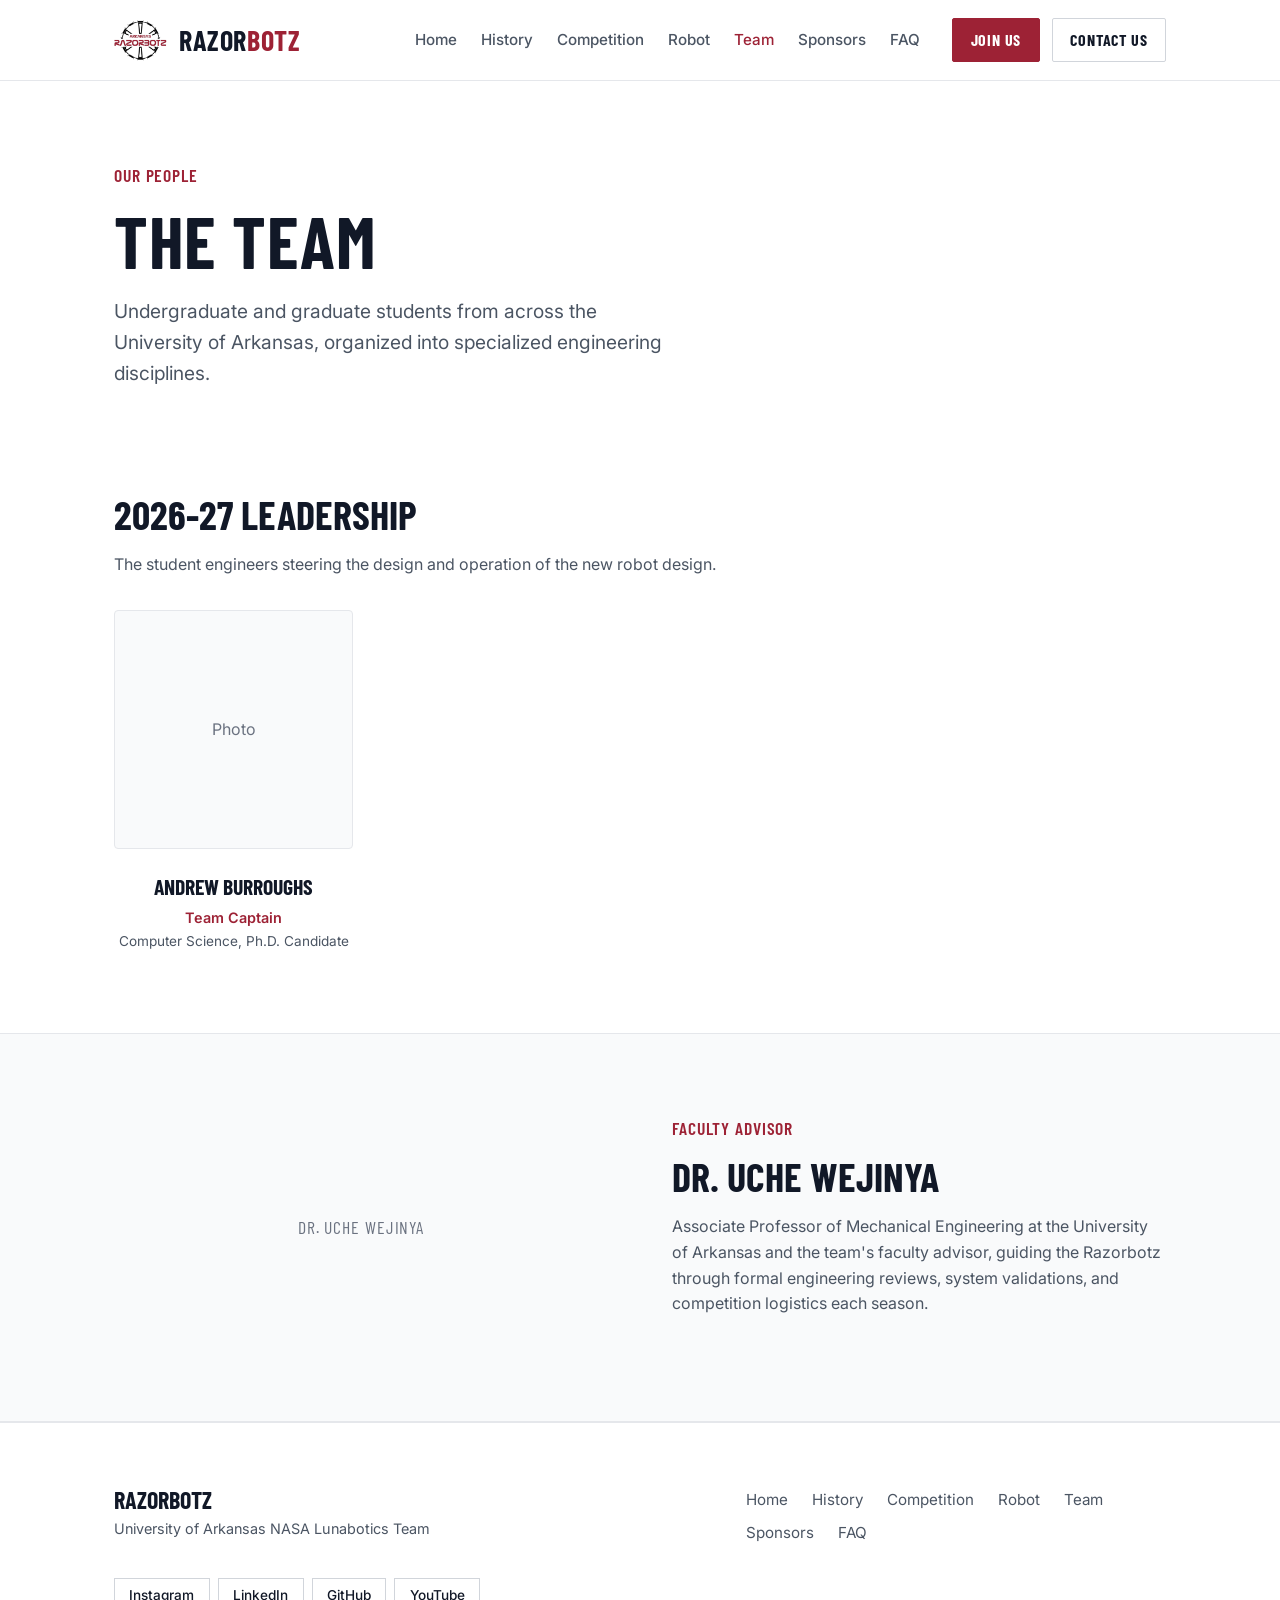
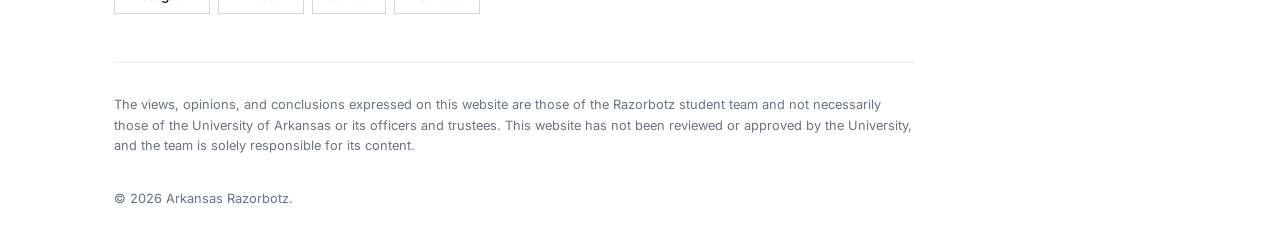
==== team.html @ 614b404d "Initial upload of new website" ====
<!DOCTYPE html>
<html lang="en">
<head>
  <meta charset="UTF-8">
  <meta name="viewport" content="width=device-width, initial-scale=1.0">
  <title>The Team | Arkansas Razorbotz</title>
  <link rel="preconnect" href="https://fonts.googleapis.com">
  <link rel="preconnect" href="https://fonts.gstatic.com" crossorigin>
  <link href="https://fonts.googleapis.com/css2?family=Inter:wght@400;500;600&family=Barlow+Condensed:wght@600;700&display=swap" rel="stylesheet">
  <link rel="stylesheet" href="styles.css">
</head>
<body>
  <div id="site-header"></div>

  <main>
    <section class="hero">
      <div class="container">
        <div class="hero-content">
          <span class="eyebrow">Our People</span>
          <h1>The Team</h1>
          <p class="lead">Undergraduate and graduate students from across the University of Arkansas, organized into specialized engineering disciplines.</p>
        </div>
      </div>
    </section>

    <section class="section" style="padding-top: 0rem;">
      <div class="container">
        <h2 class="section-title">2026-27 Leadership</h2>
        <p>The student engineers steering the design and operation of the new robot design.</p>
        
        <div class="roster-grid mt-2">
          <div class="member-card">
            <div class="member-photo">Photo</div>
            <div class="member-name">Andrew Burroughs</div>
            <div class="member-role">Team Captain</div>
            <div class="member-major">Computer Science, Ph.D. Candidate</div>
          </div>
        </div>
      </div>
    </section>

    <section class="section bg-light">
      <div class="container two-column">
        <!-- Change the placeholder div to this -->
        <img src="assets/uwejinya.jpg" alt="Dr. Uche Wejinya" class="image-placeholder" style="object-fit: cover; aspect-ratio: 2/3; height:300px;">
        
        <div>
          <span class="eyebrow" style="color: var(--cardinal); font-weight: 600;">Faculty Advisor</span>
          <h2 class="section-title">Dr. Uche Wejinya</h2>
          <p>Associate Professor of Mechanical Engineering at the University of Arkansas and the team's faculty advisor, guiding the Razorbotz through formal engineering reviews, system validations, and competition logistics each season.</p>
        </div>
      </div>
    </section>
  </main>

  <div id="site-footer"></div>
  <script src="site.js"></script>
</body>
</html>
---- styles.css ----
/* ============================================================
   RAZORBOTZ — Minimal Light Theme
   ============================================================ */
:root {
  /* U of A Brand Colors */
  --cardinal: #9D2235;
  --cardinal-dark: #7a1a29;

  /* Grays & Neutrals */
  --text-main: #111827;
  --text-muted: #4b5563;
  --text-light: #6b7280;
  --bg-main: #ffffff;
  --bg-alt: #f9fafb;
  --border-light: #e5e7eb;
  --border-dark: #d1d5db;

  /* Layout */
  --container-width: 1100px;
  --nav-height: 80px;
  --transition: all 0.2s ease-in-out;
}

* { box-sizing: border-box; margin: 0; padding: 0; }

html { scroll-behavior: smooth; scroll-padding-top: calc(var(--nav-height) + 1rem); }
@media (prefers-reduced-motion: reduce) {
  html { scroll-behavior: auto; }
  *, *::before, *::after { transition: none !important; }
}

body {
  font-family: 'Inter', system-ui, sans-serif;
  color: var(--text-main);
  background-color: var(--bg-main);
  line-height: 1.6;
  -webkit-font-smoothing: antialiased;
}

img { max-width: 100%; display: block; }

.container {
  max-width: var(--container-width);
  margin: 0 auto;
  padding: 0 1.5rem;
}

:focus-visible { outline: 2px solid var(--cardinal); outline-offset: 3px; }

/* Typography */
h1, h2, h3, h4 {
  font-family: 'Barlow Condensed', sans-serif;
  text-transform: uppercase;
  font-weight: 700;
  line-height: 1.1;
  margin-bottom: 1rem;
  color: var(--text-main);
}

h1 { font-size: clamp(3rem, 8vw, 4.5rem); letter-spacing: 0.01em; }
h2 { font-size: 2.5rem; }
h3 { font-size: 1.5rem; }
p { margin-bottom: 1.5rem; color: var(--text-muted); }

a { color: var(--cardinal); text-decoration: none; transition: var(--transition); }
a:hover { color: var(--cardinal-dark); }

.eyebrow {
  display: block;
  font-family: 'Barlow Condensed', sans-serif;
  color: var(--cardinal);
  font-size: 1.1rem;
  font-weight: 600;
  margin-bottom: 0.75rem;
  text-transform: uppercase;
  letter-spacing: 0.05em;
}

.section-intro { max-width: 640px; margin-bottom: 2.5rem; }
.section-intro.centered { margin-left: auto; margin-right: auto; }

/* Buttons */
.btn {
  display: inline-flex;
  align-items: center;
  justify-content: center;
  padding: 0.875rem 1.75rem;
  font-family: 'Barlow Condensed', sans-serif;
  font-size: 1.125rem;
  font-weight: 700;
  text-transform: uppercase;
  letter-spacing: 0.05em;
  border-radius: 2px;
  cursor: pointer;
  transition: var(--transition);
}

.btn-sm { padding: 0.5rem 1.1rem; font-size: 1rem; }

.btn-primary { background: var(--cardinal); color: var(--bg-main); border: 1px solid var(--cardinal); }
.btn-primary:hover { background: var(--cardinal-dark); border-color: var(--cardinal-dark); color: var(--bg-main); }

.btn-outline { background: transparent; color: var(--text-main); border: 1px solid var(--border-dark); }
.btn-outline:hover { border-color: var(--text-main); color: var(--text-main); }

.button-group { display: flex; gap: 1rem; flex-wrap: wrap; }
.justify-center { justify-content: center; }
.mt-2 { margin-top: 2rem; }

/* Navigation */
.navbar {
  background: var(--bg-main);
  border-bottom: 1px solid var(--border-light);
  position: sticky;
  top: 0;
  z-index: 100;
}

.nav-container {
  display: flex;
  justify-content: space-between;
  align-items: center;
  height: var(--nav-height);
  gap: 1.5rem;
}

.nav-brand {
  display: flex;
  align-items: center;
  font-family: 'Barlow Condensed', sans-serif;
  font-size: 1.75rem;
  font-weight: 700;
  color: var(--text-main);
  text-transform: uppercase;
  letter-spacing: 0.02em;
  flex-shrink: 0;
}
.nav-brand:hover { color: var(--text-main); }
.nav-brand span { color: var(--cardinal); }
.nav-logo { height: 42px; width: auto; margin-right: 12px; }

.nav-menu { display: flex; align-items: center; gap: 2rem; }

.nav-links { display: flex; gap: 1.5rem; list-style: none; }
.nav-links a {
  font-weight: 500;
  color: var(--text-muted);
  font-size: 0.95rem;
}
.nav-links a:hover, .nav-links a.active { color: var(--cardinal); }

.nav-actions { display: flex; gap: 0.75rem; }

.nav-toggle {
  display: none;
  background: none;
  border: 0;
  width: 44px;
  height: 44px;
  padding: 10px;
  cursor: pointer;
  flex-direction: column;
  justify-content: space-between;
}
.nav-toggle span {
  display: block;
  height: 2px;
  background: var(--text-main);
  transition: var(--transition);
}
.nav-open .nav-toggle span:nth-child(1) { transform: translateY(10px) rotate(45deg); }
.nav-open .nav-toggle span:nth-child(2) { opacity: 0; }
.nav-open .nav-toggle span:nth-child(3) { transform: translateY(-10px) rotate(-45deg); }

/* Hero / Who Are We */
.hero {
  background-color: var(--bg-main);
  padding: 5rem 0 4rem;
}

.hero-content { max-width: 560px; }

.hero .lead {
  font-size: 1.2rem;
  color: var(--text-muted);
  margin-bottom: 2.5rem;
}

/* Standard Sections */
.section { padding: 5rem 0; }
.bg-light { background-color: var(--bg-alt); border-top: 1px solid var(--border-light); border-bottom: 1px solid var(--border-light); }
.text-center { text-align: center; }

/* Layout Grids */
.two-column { display: grid; grid-template-columns: 1fr 1fr; gap: 4rem; align-items: center; }
.grid-3 { display: grid; grid-template-columns: repeat(auto-fit, minmax(280px, 1fr)); gap: 1.5rem; }

/* Cards */
.card {
  background: var(--bg-main);
  padding: 2rem;
  border: 1px solid var(--border-light);
  border-top: 3px solid var(--cardinal);
}
.card-title { font-size: 1.35rem; margin-bottom: 0.5rem; }
.card p { margin-bottom: 0; font-size: 0.95rem; }

/* Carousel */
.carousel {
  position: relative;
  aspect-ratio: 4 / 3;
  overflow: hidden;
  background: var(--bg-alt);
  border: 1px solid var(--border-light);
}
.carousel-track {
  display: flex;
  height: 100%;
  transition: transform 0.4s ease;
  will-change: transform;
}
.carousel-slide { position: relative; flex: 0 0 100%; height: 100%; }

/* Spinner while a slide's photo is still downloading */
.carousel-slide.loading::after {
  content: "";
  position: absolute;
  top: 50%;
  left: 50%;
  width: 32px;
  height: 32px;
  margin: -16px 0 0 -16px;
  border: 3px solid rgba(255, 255, 255, 0.25);
  border-top-color: var(--cardinal);
  border-radius: 50%;
  animation: spin 0.8s linear infinite;
}
@keyframes spin { to { transform: rotate(360deg); } }
.carousel-slide img { width: 100%; height: 100%; object-fit: cover; }

.carousel-btn {
  position: absolute;
  top: 50%;
  transform: translateY(-50%);
  width: 44px;
  height: 44px;
  border: 0;
  background: rgba(255, 255, 255, 0.85);
  color: var(--text-main);
  font-size: 1.75rem;
  line-height: 1;
  cursor: pointer;
  opacity: 0;
  transition: var(--transition);
}
.carousel-prev { left: 0.75rem; }
.carousel-next { right: 0.75rem; }
.carousel:hover .carousel-btn,
.carousel:focus-within .carousel-btn { opacity: 1; }
.carousel-btn:hover { background: var(--bg-main); color: var(--cardinal); }

.carousel-dots {
  position: absolute;
  bottom: 0.9rem;
  left: 0;
  right: 0;
  display: flex;
  justify-content: center;
  gap: 0.5rem;
}
.carousel-dots button {
  width: 28px;
  height: 4px;
  border: 0;
  background: rgba(255, 255, 255, 0.6);
  box-shadow: 0 0 0 1px rgba(0, 0, 0, 0.15);
  cursor: pointer;
}
.carousel-dots button.active { background: var(--cardinal); }

/* Touch devices: always show arrows */
@media (hover: none) { .carousel-btn { opacity: 1; } }

/* Photo frame + missing-image placeholder */
.photo-frame { border: 1px solid var(--border-light); background: var(--bg-alt); }
.photo-frame img { width: 100%; height: auto; }

.img-fallback {
  width: 100%;
  height: 100%;
  min-height: 200px;
  display: grid;
  place-items: center;
  padding: 1rem;
  text-align: center;
  background: var(--bg-alt);
  color: var(--text-light);
  font-family: 'Barlow Condensed', sans-serif;
  font-size: 1.1rem;
  text-transform: uppercase;
  letter-spacing: 0.05em;
}

/* Video */
.video-embed {
  position: relative;
  aspect-ratio: 16 / 9;
  background: var(--text-main);
  border: 1px solid var(--border-light);
}
.video-embed iframe { position: absolute; inset: 0; width: 100%; height: 100%; border: 0; }
.video-placeholder {
  display: grid;
  place-items: center;
  color: var(--border-dark);
  font-family: 'Barlow Condensed', sans-serif;
  font-size: 1.25rem;
  text-transform: uppercase;
  letter-spacing: 0.05em;
}

/* Timeline */
.timeline { border-left: 2px solid var(--border-light); padding-left: 1.75rem; margin-left: 0.5rem; }
.timeline-item { position: relative; padding-bottom: 1.75rem; }
.timeline-item:last-child { padding-bottom: 0; }
.timeline-item p { margin-bottom: 0; }
.timeline-item::before { content: ""; position: absolute; left: -2.15rem; top: 0.3rem; width: 12px; height: 12px; background: var(--bg-main); border: 2px solid var(--cardinal); border-radius: 50%; }
.timeline-year { font-family: 'Barlow Condensed', sans-serif; font-size: 1.25rem; font-weight: 700; color: var(--cardinal); margin-bottom: 0.25rem; display: block; }

/* FAQ */
.faq-list { max-width: 780px; border-top: 1px solid var(--border-dark); }
.faq-item { border-bottom: 1px solid var(--border-dark); }
.faq-item summary {
  list-style: none;
  cursor: pointer;
  display: flex;
  justify-content: space-between;
  align-items: center;
  gap: 1rem;
  padding: 1.25rem 0;
  font-family: 'Barlow Condensed', sans-serif;
  font-size: 1.5rem;
  font-weight: 700;
  text-transform: uppercase;
  color: var(--text-main);
}
.faq-item summary::-webkit-details-marker { display: none; }
.faq-item summary::after {
  content: "+";
  font-size: 1.75rem;
  color: var(--cardinal);
  transition: var(--transition);
}
.faq-item[open] summary::after { transform: rotate(45deg); }
.faq-item summary:hover { color: var(--cardinal); }
.faq-item p { padding-bottom: 1.25rem; margin-bottom: 0; max-width: 680px; }

/* Sponsors */
.sponsor-grid {
  display: grid;
  grid-template-columns: repeat(auto-fit, minmax(180px, 220px));
  justify-content: center;
  gap: 2rem;
  margin: 2.5rem 0 3rem;
}
.sponsor-logo {
  aspect-ratio: 3 / 2;
  display: grid;
  place-items: center;
  padding: 1.25rem;
  border: 1px solid var(--border-light);
  background: var(--bg-main);
}
.sponsor-logo img { max-height: 100%; width: 100%; object-fit: contain; }
a.sponsor-logo:hover { border-color: var(--border-dark); }
.sponsor-empty {
  border-style: dashed;
  color: var(--text-light);
  font-family: 'Barlow Condensed', sans-serif;
  text-transform: uppercase;
  letter-spacing: 0.05em;
}

/* Join */
.plain-list { list-style-position: inside; color: var(--text-muted); line-height: 2; }

/* Gallery: large viewer + thumbnail grid */
.gallery-viewer {
  aspect-ratio: 16 / 9;
  background: #1a1a1a;
  border: 0;
}
/* Show whole photos (no cropping) since they're mixed portrait/landscape */
.gallery-viewer .carousel-slide img { object-fit: contain; }
.gallery-viewer .img-fallback { background: #1a1a1a; color: var(--text-light); }
/* The thumbnails replace the dots here */
.gallery-viewer .carousel-dots { display: none; }

.gallery-caption {
  display: flex;
  justify-content: space-between;
  align-items: baseline;
  gap: 1rem;
  margin: 0.75rem 0 1.5rem;
  font-size: 0.95rem;
}
.gallery-count {
  flex-shrink: 0;
  color: var(--text-light);
  font-variant-numeric: tabular-nums;
}

.gallery-grid {
  display: grid;
  grid-template-columns: repeat(auto-fill, minmax(110px, 1fr));
  gap: 0.5rem;
}
.gallery-thumb {
  aspect-ratio: 1 / 1;
  padding: 0;
  border: 1px solid var(--border-light);
  background: var(--bg-alt);
  overflow: hidden;
  cursor: pointer;
  opacity: 0.7;
  transition: opacity 0.15s ease;
}
.gallery-thumb:hover { opacity: 1; }
.gallery-thumb.active { opacity: 1; outline: 3px solid var(--cardinal); outline-offset: 2px; }
.gallery-thumb img,
.gallery-thumb .img-fallback {
  width: 100%;
  height: 100%;
  min-height: 0;
  object-fit: cover;
  font-size: 0.75rem;
}

/* Spec Table */
.spec-table { width: 100%; border-collapse: collapse; margin-bottom: 2rem; }
.spec-table.flush { margin-bottom: 0; }
.spec-table th, .spec-table td { padding: 1rem; border-bottom: 1px solid var(--border-light); text-align: left; }
.spec-table th { font-weight: 600; color: var(--text-muted); width: 35%; font-size: 0.95rem; }
.spec-table td { font-family: 'Barlow Condensed', sans-serif; font-size: 1.25rem; font-weight: 700; color: var(--text-main); }
.spec-table td.small { font-size: 1rem; }

/* Footer */
.site-footer {
  background: var(--bg-main);
  color: var(--text-muted);
  padding: 4rem 0 2rem;
  border-top: 1px solid var(--border-light);
}
.footer-grid {
  display: flex;
  justify-content: space-between;
  flex-wrap: wrap;
  gap: 2rem;
  margin-bottom: 3rem;
}
.footer-brand h3 { margin-bottom: 0.25rem; }
.footer-brand p { font-size: 0.9rem; margin: 0; }

.footer-nav { display: flex; flex-wrap: wrap; gap: 0.5rem 1.5rem; list-style: none; max-width: 420px; }
.footer-nav a { color: var(--text-muted); font-size: 0.95rem; }
.footer-nav a:hover { color: var(--cardinal); }

.footer-social { display: flex; flex-wrap: wrap; gap: 0.5rem; list-style: none; align-self: flex-start; }
.footer-social a {
  display: inline-block;
  padding: 0.4rem 0.9rem;
  border: 1px solid var(--border-dark);
  color: var(--text-main);
  font-size: 0.85rem;
  font-weight: 500;
}
.footer-social a:hover { border-color: var(--cardinal); color: var(--cardinal); }

.footer-disclaimer {
  font-size: 0.8rem;
  color: var(--text-light);
  border-top: 1px solid var(--border-light);
  padding-top: 2rem;
  max-width: 800px;
}
.footer-disclaimer p { color: var(--text-light); margin-bottom: 0; }

/* Team Roster (used on team.html) */
.roster-grid { display: grid; grid-template-columns: repeat(auto-fill, minmax(200px, 1fr)); gap: 2rem; }
.member-card { text-align: center; }
.member-photo { width: 100%; aspect-ratio: 1/1; background: var(--bg-alt); border: 1px solid var(--border-light); border-radius: 4px; margin-bottom: 1.25rem; display: grid; place-items: center; color: var(--text-light); }
.member-name { font-family: 'Barlow Condensed', sans-serif; font-size: 1.35rem; font-weight: 700; margin-bottom: 0.15rem; color: var(--text-main); text-transform: uppercase; }
.member-role { color: var(--cardinal); font-size: 0.9rem; font-weight: 600; margin-bottom: 0.15rem; }
.member-major { color: var(--text-muted); font-size: 0.85rem; }

/* Responsive */
@media (max-width: 1000px) {
  .nav-toggle { display: flex; }
  .nav-menu {
    display: none;
    position: absolute;
    top: var(--nav-height);
    left: 0;
    right: 0;
    flex-direction: column;
    align-items: stretch;
    gap: 1.5rem;
    padding: 1.5rem;
    background: var(--bg-main);
    border-bottom: 1px solid var(--border-light);
  }
  .nav-open .nav-menu { display: flex; }
  .nav-links { flex-direction: column; gap: 0; }
  .nav-links a { display: block; padding: 0.75rem 0; font-size: 1.05rem; border-bottom: 1px solid var(--border-light); }
  .nav-actions .btn { flex: 1; }
}

@media (max-width: 768px) {
  .two-column { grid-template-columns: 1fr; gap: 2.5rem; }
  .hero { padding: 3rem 0; }
  .section { padding: 3.5rem 0; }
  h2 { font-size: 2.1rem; }
}

/* Kept from the previous stylesheet in case team.html uses them */
.grid-4 { display: grid; grid-template-columns: repeat(auto-fit, minmax(240px, 1fr)); gap: 2rem; margin-top: 3rem; }
.image-placeholder { background: var(--bg-alt); aspect-ratio: 4/3; display: flex; align-items: center; justify-content: center; color: var(--text-light); font-family: 'Barlow Condensed', sans-serif; text-transform: uppercase; letter-spacing: 0.05em; border: 1px solid var(--border-light); }
.link-arrow { font-weight: 600; display: inline-flex; align-items: center; color: var(--cardinal); }
.link-arrow:hover { transform: translateX(5px); color: var(--cardinal-dark); }
.cta-section { background: var(--bg-alt); padding: 6rem 0; border-top: 1px solid var(--border-light); }
.cta-section p { max-width: 600px; margin: 0 auto 2rem auto; }
.bg-main { background: var(--bg-main); }
/* Video slides in carousels */
.carousel-slide:has(video, iframe) { background: #000; }
.carousel-slide video,
.carousel-slide iframe { width: 100%; height: 100%; border: 0; display: block; object-fit: contain; }
/* On a video slide, move the dots to the top so they don't cover the player controls */
.carousel.on-video .carousel-dots { top: 0.9rem; bottom: auto; }
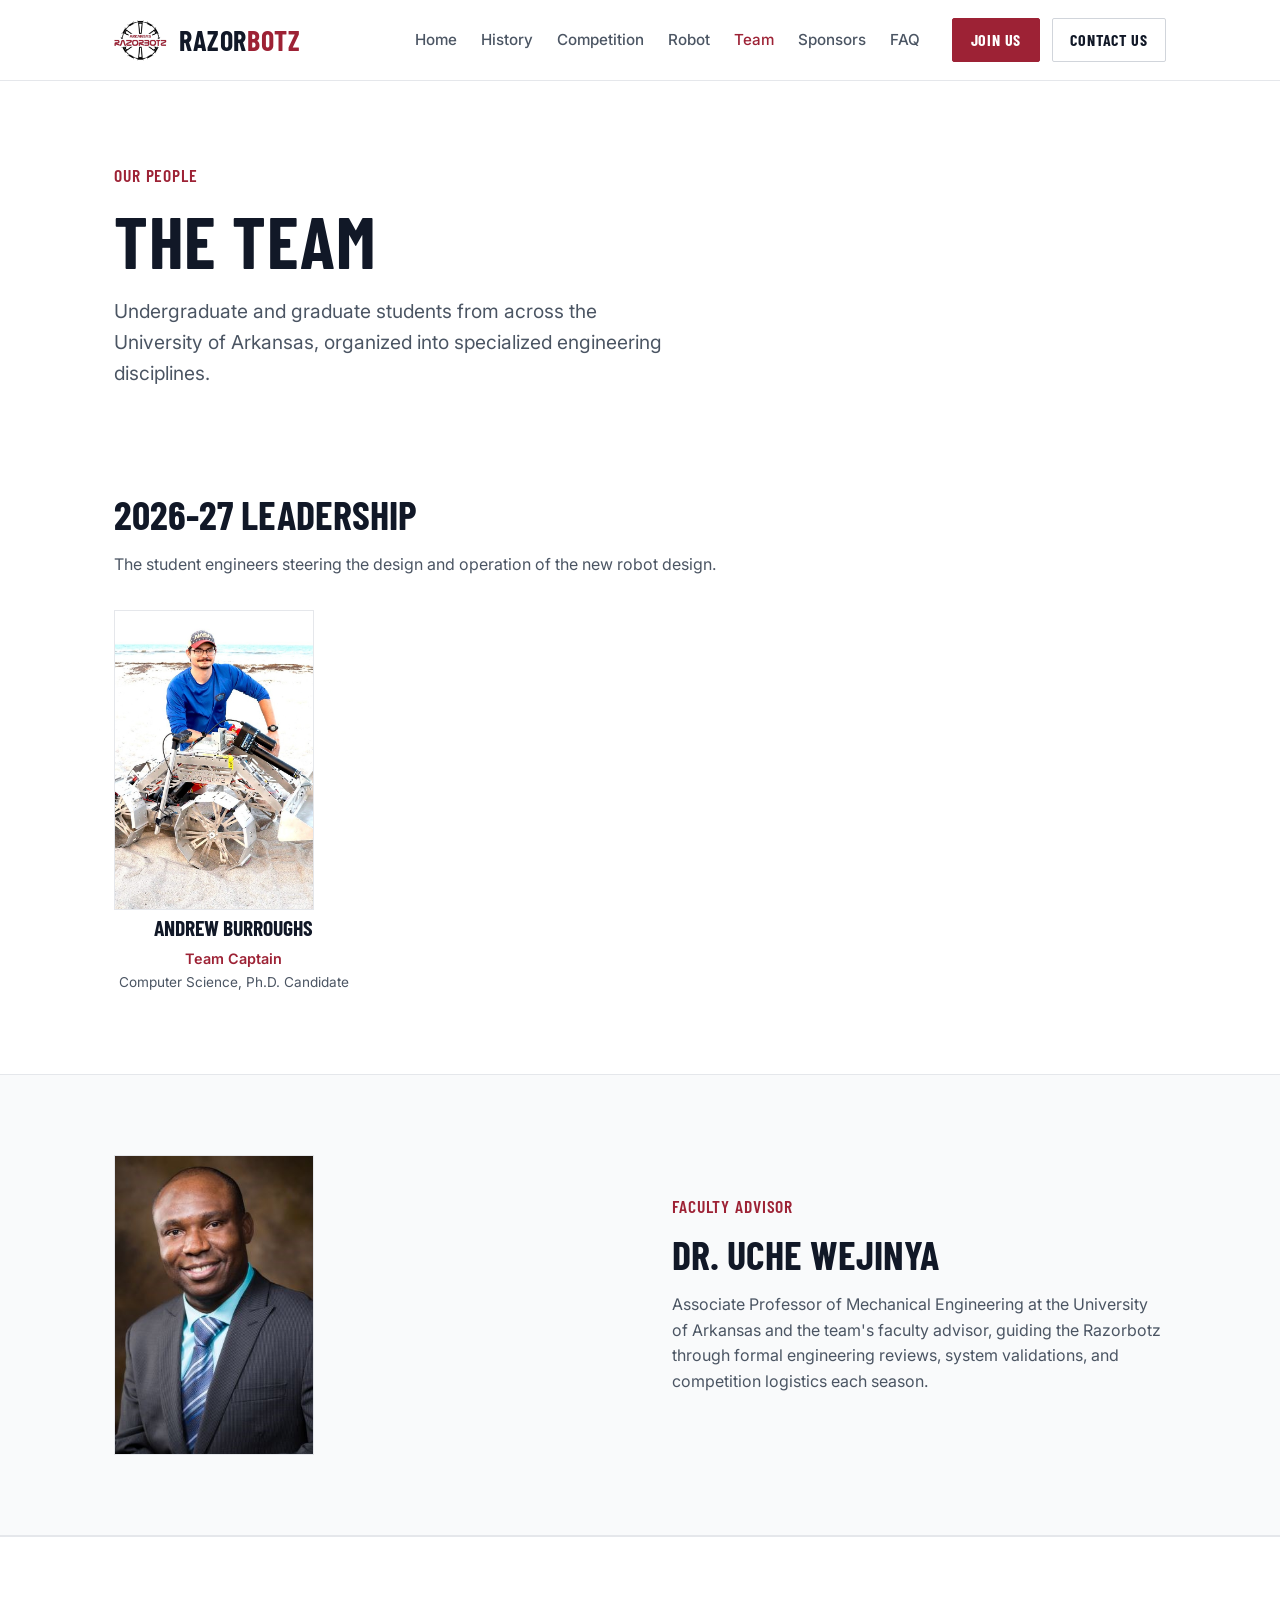
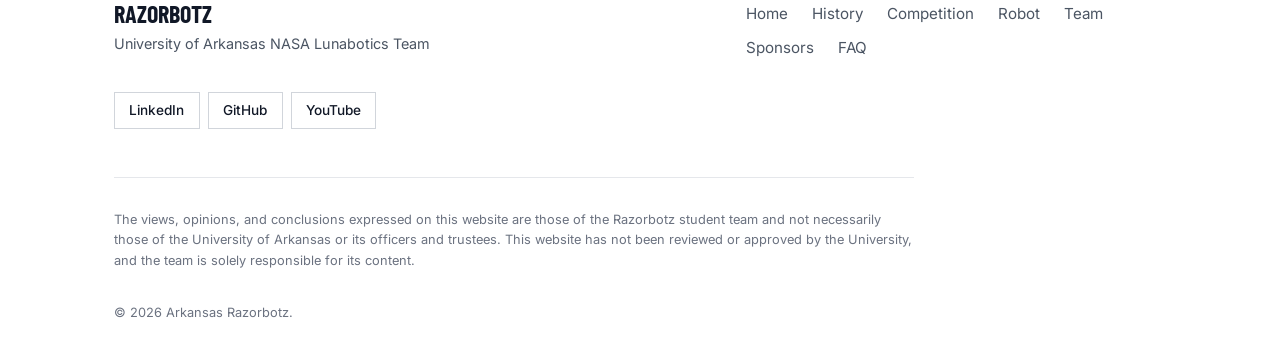
==== commit f90620e4: "Modified a few things" ====
--- a/team.html
+++ b/team.html
@@ -30,7 +30,7 @@
         
         <div class="roster-grid mt-2">
           <div class="member-card">
-            <div class="member-photo">Photo</div>
+            <img src="assets/img/A_Burroughs.jpg" alt="Andrew Burroughs" class="image-placeholder" style="object-fit: cover; aspect-ratio: 2/3; height:300px;">
             <div class="member-name">Andrew Burroughs</div>
             <div class="member-role">Team Captain</div>
             <div class="member-major">Computer Science, Ph.D. Candidate</div>
@@ -41,8 +41,7 @@
 
     <section class="section bg-light">
       <div class="container two-column">
-        <!-- Change the placeholder div to this -->
-        <img src="assets/uwejinya.jpg" alt="Dr. Uche Wejinya" class="image-placeholder" style="object-fit: cover; aspect-ratio: 2/3; height:300px;">
+        <img src="assets/img/uwejinya.jpg" alt="Dr. Uche Wejinya" class="image-placeholder" style="object-fit: cover; aspect-ratio: 2/3; height:300px;">
         
         <div>
           <span class="eyebrow" style="color: var(--cardinal); font-weight: 600;">Faculty Advisor</span>
